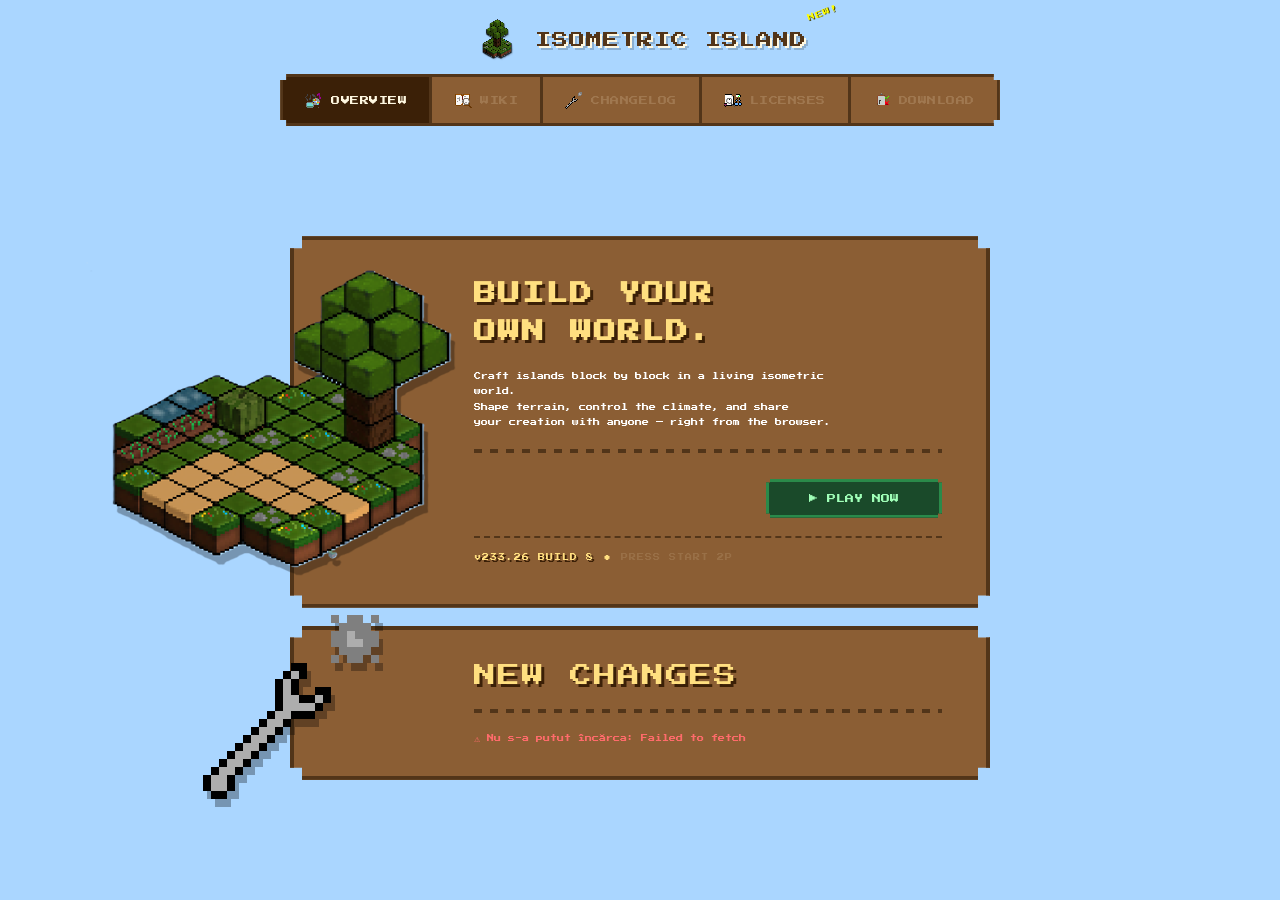
==== index.html @ 90979385 "test" ====
<!DOCTYPE html>
<html lang="en">
<head>
<meta charset="UTF-8"/>
<meta name="viewport" content="width=device-width, initial-scale=1.0"/>
<title>Isometric Island</title>
<link href="https://fonts.googleapis.com/css2?family=Press+Start+2P&display=swap" rel="stylesheet"/>
<style>
:root {
  --gui-bg:       #8b5e34;
  --gui-bg-dark:  #3b2007;
  --gui-border:   #523519;
  --gui-accent:   #ffdf80;
  --gui-text:     #fff8e1;
  --gui-text-dim: #a07850;
  --sky:          #aad6ff;
}

* { box-sizing: border-box; margin: 0; padding: 0; }

body {
  font-family: 'Press Start 2P', cursive;
  background: var(--sky);
  min-height: 100vh;
  display: flex;
  flex-direction: column;
  align-items: center;
  justify-content: center;
  overflow-x: hidden;
  padding-top: 140px;
}

@keyframes popIn {
  from { transform: scale(0.82) translateY(24px); opacity: 0; }
  to   { transform: scale(1)    translateY(0);    opacity: 1; }
}

/* ── pixel clouds ── */
.clouds {
  position: fixed; inset: 0; pointer-events: none; z-index: 0;
}
.cloud {
  position: absolute;
  background: #fff;
  image-rendering: pixelated;
  opacity: 0.85;
}
.cloud::before, .cloud::after {
  content: '';
  position: absolute;
  background: #fff;
}

/* hand-crafted pixel cloud shapes */
.c1 { width:48px;height:16px; top:12%; left:-60px; animation: drift 28s linear infinite; }
.c1::before { width:24px;height:16px; top:-16px; left:8px; }
.c1::after  { width:16px;height:8px;  top:-8px;  left:24px; }

.c2 { width:64px;height:16px; top:28%; left:-80px; animation: drift 36s linear infinite 6s; }
.c2::before { width:32px;height:16px; top:-16px; left:12px; }
.c2::after  { width:20px;height:8px;  top:-8px;  left:32px; }

.c3 { width:40px;height:12px; top:55%; left:-50px; animation: drift 22s linear infinite 12s; }
.c3::before { width:20px;height:12px; top:-12px; left:6px; }

.c4 { width:56px;height:16px; top:72%; left:-70px; animation: drift 32s linear infinite 3s; }
.c4::before { width:28px;height:16px; top:-16px; left:10px; }
.c4::after  { width:16px;height:8px;  top:-8px;  left:28px; }

@keyframes drift {
  from { transform: translateX(0); }
  to   { transform: translateX(calc(100vw + 120px)); }
}

/* ── cards group — centres everything accounting for island overhang ── */
.cards-group {
  display: flex;
  flex-direction: column;
  align-items: center;
}

/* ── card wrapper (holds island + card together) ── */
.card-wrapper {
  position: relative;
  z-index: 10;
  animation: popIn 0.5s cubic-bezier(0.18,0.89,0.32,1.28) both;
  margin-top: -24px;
  width: min(700px, calc(92vw - 160px));
}

/* ── changes card wrapper ── */
.changes-wrapper {
  position: relative;
  z-index: 10;
  margin-top: 18px;
  animation: popIn 0.55s 0.1s cubic-bezier(0.18,0.89,0.32,1.28) both;
  width: min(700px, calc(92vw - 160px));
}

.changes-island {
  position: absolute;
  left: -87px;
  top: 50%;
  transform: translateY(-50%);
  width: 184px;
  height: 192px;
  image-rendering: pixelated;
  z-index: 20;
  pointer-events: none;
  filter: drop-shadow(4px 8px 0 rgba(0,0,0,0.3));
  animation: islandFloat 4s 0.8s ease-in-out infinite;
}

.changes-card {
  position: relative;
  background: var(--gui-bg);
  border: 4px solid var(--gui-border);
  box-shadow: 8px 8px 0 var(--gui-bg-dark);
  padding: 28px 44px 28px 180px;
  display: flex;
  flex-direction: column;
  gap: 14px;
  max-width: 700px;
  width: 100%;
  clip-path: polygon(
    0% 12px, 12px 12px, 12px 0%,
    calc(100% - 12px) 0%, calc(100% - 12px) 12px, 100% 12px,
    100% calc(100% - 12px), calc(100% - 12px) calc(100% - 12px), calc(100% - 12px) 100%,
    12px 100%, 12px calc(100% - 12px), 0% calc(100% - 12px)
  );
}

.changes-title {
  display: flex;
  align-items: center;
  gap: 10px;
  color: var(--gui-accent);
  font-size: clamp(13px, 2.8vw, 22px);
  text-shadow: 3px 3px 0 var(--gui-bg-dark);
  letter-spacing: 2px;
  line-height: 1.7;
}

.changes-entry {
  color: #ffffff;
  font-size: 7px;
  line-height: 2.2;
  padding-left: 4px;
  border-left: 3px solid var(--gui-border);
}

/* ── main card ── */
.card {
  position: relative;
  background: var(--gui-bg);
  border: 4px solid var(--gui-border);
  box-shadow: 8px 8px 0 var(--gui-bg-dark);
  padding: 36px 44px 36px 180px;
  display: flex;
  flex-direction: column;
  align-items: flex-start;
  gap: 18px;
  max-width: 700px;
  width: 100%;
  clip-path: polygon(
    0% 12px, 12px 12px, 12px 0%,
    calc(100% - 12px) 0%, calc(100% - 12px) 12px, 100% 12px,
    100% calc(100% - 12px), calc(100% - 12px) calc(100% - 12px), calc(100% - 12px) 100%,
    12px 100%, 12px calc(100% - 12px), 0% calc(100% - 12px)
  );
}

/* island peeking from left — relative to wrapper, outside card */
.card-island {
  position: absolute;
  left: -212px;
  top: 50%;
  transform: translateY(-50%);
  width: 424px;
  height: 338px;
  image-rendering: pixelated;
  z-index: 20;
  pointer-events: none;
  filter: drop-shadow(4px 8px 0 rgba(0,0,0,0.3));
  animation: islandFloat 3.5s ease-in-out infinite;
}

@keyframes islandFloat {
  0%   { transform: translateY(-50%); }
  50%  { transform: translateY(calc(-50% - 14px)); }
  100% { transform: translateY(-50%); }
}

.card-hero-title {
  color: var(--gui-accent);
  font-size: clamp(13px, 2.8vw, 22px);
  text-shadow: 3px 3px 0 var(--gui-bg-dark);
  letter-spacing: 2px;
  line-height: 1.7;
  margin: 0;
}

.card-tagline {
  color: #ffffff;
  font-size: 7px;
  line-height: 2.2;
  max-width: 360px;
  margin: 0;
}

.card-bottom {
  display: flex;
  width: 100%;
  justify-content: flex-end;
  margin-top: 8px;
}

/* ── logo + nav wrapper ── */
.top-header {
  position: fixed;
  top: 0;
  left: 0;
  right: 0;
  z-index: 20;
  display: flex;
  flex-direction: column;
  align-items: center;
  gap: 10px;
  padding-top: 16px;
}

/* ── logo row ── */
.logo-row {
  display: flex;
  align-items: center;
  justify-content: center;
  gap: 14px;
}

/* ── nav bar ── */
.nav-bar {
  display: flex;
  align-items: center;
  gap: 0;
  background: var(--gui-bg);
  border: 3px solid var(--gui-border);
  box-shadow: 4px 4px 0 var(--gui-bg-dark);
  clip-path: polygon(
    0% 6px, 6px 6px, 6px 0%,
    calc(100% - 6px) 0%, calc(100% - 6px) 6px, 100% 6px,
    100% calc(100% - 6px), calc(100% - 6px) calc(100% - 6px), calc(100% - 6px) 100%,
    6px 100%, 6px calc(100% - 6px), 0% calc(100% - 6px)
  );
}

.nav-btn {
  font-family: 'Press Start 2P', cursive;
  font-size: 9px;
  color: var(--gui-text-dim);
  background: transparent;
  border: none;
  border-right: 3px solid var(--gui-border);
  padding: 14px 22px;
  cursor: pointer;
  letter-spacing: 0.5px;
  text-decoration: none;
  display: inline-flex;
  align-items: center;
  gap: 8px;
  transition: background 0.1s, color 0.1s;
  white-space: nowrap;
}
.nav-btn:last-child { border-right: none; }
.nav-btn:hover {
  background: var(--gui-bg-dark);
  color: var(--gui-accent);
  animation: squish 0.35s forwards;
}
.nav-btn:active { transform: translateY(1px); }

.nav-btn-active {
  background: var(--gui-bg-dark);
  color: #fff8e1;
  cursor: default;
}
.nav-btn-active:hover { animation: none; }

.nav-icon {
  width: 18px;
  height: 18px;
  image-rendering: pixelated;
  vertical-align: middle;
  flex-shrink: 0;
}

.game-icon {
  width: 48px;
  height: 48px;
  image-rendering: pixelated;
  flex-shrink: 0;
}

.btn-icon {
  width: 14px;
  height: 14px;
  image-rendering: pixelated;
  vertical-align: middle;
  margin-right: 6px;
  margin-top: -2px;
}

/* pixel island art */
.pixel-art {
  image-rendering: pixelated;
  width: 120px;
  height: 96px;
}

/* SVG island drawn in pixels */

/* ── title ── */
.title {
  color: #523519;
  font-size: clamp(10px, 3vw, 16px);
  text-align: left;
  text-shadow: 2px 2px 0 #fff8e1, 4px 4px 0 rgba(0,0,0,0.18);
  letter-spacing: 1px;
  line-height: 2;
  position: relative;
}

.splash {
  position: absolute;
  top: -18px;
  right: -32px;
  color: #ffff00;
  font-size: 7px;
  text-shadow: 1px 1px #3f3f00;
  transform: rotate(-20deg);
  animation: bounce 0.5s ease-in-out infinite alternate;
  white-space: nowrap;
}
@keyframes bounce {
  from { transform: rotate(-20deg) scale(1); }
  to   { transform: rotate(-20deg) scale(1.15); }
}

/* ── subtitle ── */
.subtitle {
  color: #ffffff;
  font-size: 7px;
  text-align: center;
  line-height: 2.2;
  max-width: 340px;
}

/* ── divider ── */
.divider {
  width: 100%;
  height: 4px;
  background: repeating-linear-gradient(
    90deg,
    var(--gui-border) 0px, var(--gui-border) 8px,
    transparent 8px, transparent 16px
  );
}

/* ── buttons ── */
.btns {
  display: flex;
  gap: 16px;
  flex-wrap: wrap;
  justify-content: center;
}

.btn {
  font-family: 'Press Start 2P', cursive;
  font-size: 9px;
  padding: 12px 20px;
  border: 3px solid;
  cursor: pointer;
  text-decoration: none;
  display: inline-block;
  transition: filter 0.1s;
  position: relative;
  clip-path: polygon(
    0% 4px, 4px 4px, 4px 0%,
    calc(100% - 4px) 0%, calc(100% - 4px) 4px, 100% 4px,
    100% calc(100% - 4px), calc(100% - 4px) calc(100% - 4px), calc(100% - 4px) 100%,
    4px 100%, 4px calc(100% - 4px), 0% calc(100% - 4px)
  );
}

.btn:active { transform: translateY(2px) translateX(2px); filter: brightness(0.9); }

.btn-play {
  background: #1a4a2a;
  border-color: #2a8a4a;
  color: #a0ffb8;
  box-shadow: 4px 4px 0 #0d2714;
}
.btn-play:hover { animation: playSquish 0.5s ease-in-out infinite; filter: brightness(1.3); }

@keyframes playSquish {
  0%   { transform: scaleX(1)    scaleY(1); }
  15%  { transform: scaleX(1.1)  scaleY(0.9); }
  35%  { transform: scaleX(0.95) scaleY(1.08); }
  55%  { transform: scaleX(1.04) scaleY(0.97); }
  75%  { transform: scaleX(0.98) scaleY(1.02); }
  100% { transform: scaleX(1)    scaleY(1); }
}

.btn-wiki {
  background: var(--gui-bg-dark);
  border-color: var(--gui-accent);
  color: var(--gui-accent);
  box-shadow: 4px 4px 0 #1a0e04;
}
.btn-wiki:hover { filter: brightness(1.25); animation: squish 0.35s forwards; }

@keyframes squish {
  0%   { transform: scaleX(1)    scaleY(1); }
  18%  { transform: scaleX(1.12) scaleY(0.88); }
  40%  { transform: scaleX(0.94) scaleY(1.1); }
  65%  { transform: scaleX(1.04) scaleY(0.97); }
  100% { transform: scaleX(1)    scaleY(1); }
}

/* ── footer ── */
.footer {
  width: 100%;
  color: var(--gui-text-dim);
  font-size: 7px;
  letter-spacing: 1px;
  line-height: 2;
  padding-top: 10px;
  border-top: 2px dashed var(--gui-border);
  display: flex;
  align-items: center;
  gap: 8px;
}
.footer .footer-dot {
  color: var(--gui-accent);
  font-size: 10px;
}
.footer .footer-version {
  color: var(--gui-accent);
  text-shadow: 2px 2px 0 var(--gui-bg-dark);
}
.footer .footer-font {
  color: var(--gui-text-dim);
  opacity: 0.7;
}

/* ── header fade on scroll ── */
.header-fade {
  position: fixed;
  top: 0; left: 0; right: 0;
  z-index: 15;
  pointer-events: none;
  height: 200px;
  background: linear-gradient(to bottom, #aad6ff 0%, #aad6ff 55%, rgba(170,214,255,0) 100%);
  opacity: 0;
  transition: opacity 0.3s ease;
}
.header-fade.visible { opacity: 1; }

/* iconitele din header pe mobile — ascunse pe desktop */
.mobile-header-islands {
  display: none;
}

/* ── MOBILE ── */
@media (max-width: 700px) {
  body { padding-top: 120px; }

  /* nav compact — icoane doar, fara text */
  .nav-btn { padding: 11px 8px; gap: 0; }
  .nav-label { display: none; }
  .nav-icon { width: 20px; height: 20px; }

  /* logo mai mare */
  .game-icon { width: 44px; height: 44px; }
  .title { font-size: clamp(11px, 3.5vw, 15px); }
  .top-header { gap: 6px; padding-top: 10px; }

  /* carduri full width, fara padding stanga */
  .card-wrapper, .changes-wrapper { width: 92vw; margin-top: 0; }
  .cards-group { gap: 16px; }
  .changes-wrapper { margin-top: 16px; }

  /* ascunde iconitele flotante */
  .card-island, .changes-island { display: none; }

  .card { padding: 20px 18px; }
  .changes-card { padding: 20px 18px; }

  .card-hero-title { font-size: 13px; }
  .card-tagline { font-size: 6.5px; max-width: 100%; }
}
</style>
</head>
<body>

<div class="header-fade"></div>

<!-- pixel clouds -->
<div class="clouds">
  <div class="cloud c1"></div>
  <div class="cloud c2"></div>
  <div class="cloud c3"></div>
  <div class="cloud c4"></div>
</div>

<!-- logo + nav fixed at top -->
<div class="top-header">
  <div class="logo-row">
    <img src="./game/Assets/Icons/icon.png" class="game-icon" alt="icon"/>
    <div class="title">
      ISOMETRIC ISLAND
      <span class="splash">NEW!</span>
    </div>
  </div>
  <nav class="nav-bar">
    <button class="nav-btn nav-btn-active"><img src="./game/Assets/Icons/Software.png" class="nav-icon" alt=""/> <span class="nav-label">OVERVIEW</span></button>
    <a class="nav-btn" href="./wiki.html"><img src="./game/Assets/Icons/book.png" class="nav-icon" alt=""/> <span class="nav-label">WIKI</span></a>
    <a class="nav-btn" href="./changelog.html"><img src="./game/Assets/Icons/maintenance.png" class="nav-icon" alt=""/> <span class="nav-label">CHANGELOG</span></a>
    <button class="nav-btn" onclick="openLicenses()"><img src="./game/Assets/Icons/Credit.png" class="nav-icon" alt=""/> <span class="nav-label">LICENSES</span></button>
    <a class="nav-btn" href="#" onclick="downloadGame(event)"><img src="./game/Assets/Icons/todorm.png" class="nav-icon" alt=""/> <span class="nav-label">DOWNLOAD</span></a>
  </nav>
</div>

<!-- cards group -->
<div class="cards-group">

<!-- main card -->
<div class="card-wrapper">
  <img src="./game/Assets/Icons/island.png" class="card-island" alt="island"/>
  <div class="card">
    <h1 class="card-hero-title">BUILD YOUR<br/>OWN WORLD.</h1>

    <p class="card-tagline">
      Craft islands block by block in a living isometric world.<br/>
      Shape terrain, control the climate, and share<br/>
      your creation with anyone — right from the browser.
    </p>

    <div class="divider" style="width:100%;"></div>

    <div class="card-bottom">
      <a class="btn btn-play" href="https://adium1000.github.io/Isometric-island/game/" style="padding-left:40px;padding-right:40px;">▶ PLAY NOW</a>
    </div>

    <p class="footer">
      <span class="footer-version">v233.26 BUILD 8</span>
      <span class="footer-dot">•</span>
      <span class="footer-font">PRESS START 2P</span>
    </p>
  </div>
</div>

<!-- new changes card -->
<div class="changes-wrapper">
  <img src="./game/Assets/Icons/maintenance.png" class="changes-island" alt="changes"/>
  <div class="changes-card">
    <div class="changes-title">NEW CHANGES</div>
    <div class="divider" style="width:100%;margin-bottom:4px;"></div>
    <div id="changes-list" style="color:var(--gui-text-dim);font-size:7px;line-height:2.4;"></div>
  </div>
</div>

</div><!-- end cards-group -->


<script>
// Fetch new changes from GitHub raw content
(async function loadNewChanges() {
  const container = document.getElementById('changes-list');
  const RAW_URL = 'https://raw.githubusercontent.com/Adium1000/Isometric-island/main/newchanges.md';
  try {
    const res = await fetch(RAW_URL);
    if (!res.ok) throw new Error('HTTP ' + res.status);
    const text = await res.text();

    // Parse markdown lines: keep non-empty lines, strip leading #/*/- markers
    const lines = text.split('\n')
      .map(l => l.trim())
      .filter(l => l.length > 0);

    if (lines.length === 0) {
      container.innerHTML = '<span style="color:var(--gui-text-dim);">Nicio modificare găsită.</span>';
      return;
    }

    container.innerHTML = '';
    lines.forEach(line => {
      // Detect headings
      if (line.startsWith('#')) {
        const heading = document.createElement('p');
        heading.style.cssText = 'color:var(--gui-accent);font-size:8px;margin-top:10px;margin-bottom:4px;text-shadow:2px 2px 0 var(--gui-bg-dark);letter-spacing:1px;';
        heading.textContent = line.replace(/^#+\s*/, '');
        container.appendChild(heading);
      } else {
        const entry = document.createElement('p');
        entry.className = 'changes-entry';
        // strip leading list markers
        entry.textContent = line.replace(/^[-*+]\s*/, '');
        container.appendChild(entry);
      }
    });
  } catch (err) {
    container.innerHTML = '<span style="color:#ff6b6b;font-size:7px;">⚠ Nu s-a putut încărca: ' + err.message + '</span>';
  }
})();
</script>

<script>
function openChangelog() {
  openGenericOverlay('changelog-overlay');
}
function openLicenses() {
  openGenericOverlay('licenses-overlay');
}
function downloadGame(e) {
  e.preventDefault();
  alert('No download package configured yet.');
}
function openGenericOverlay(id) {
  const el = document.getElementById(id);
  el.style.display = 'flex';
  requestAnimationFrame(() => el.classList.add('open'));
  document.body.style.overflow = 'hidden';
}
function closeGenericOverlay(id) {
  const el = document.getElementById(id);
  el.classList.remove('open');
  el.addEventListener('transitionend', () => {
    el.style.display = 'none';
    document.body.style.overflow = '';
  }, { once: true });
}
document.addEventListener('keydown', e => { if (e.key === 'Escape') {
  ['changelog-overlay','licenses-overlay'].forEach(id => closeGenericOverlay(id));
}});
</script>
<!-- changelog overlay -->
<div id="changelog-overlay" onclick="if(event.target===this)closeGenericOverlay('changelog-overlay')" style="display:none;position:fixed;inset:0;background:rgba(0,0,0,0.72);z-index:100;justify-content:center;align-items:center;opacity:0;transition:opacity 0.25s ease;">
  <div id="wiki-box" style="width:min(560px,94vw);max-height:75vh;display:flex;flex-direction:column;position:relative;animation:popIn 0.3s cubic-bezier(0.18,0.89,0.32,1.28) both;background:var(--gui-bg);border:4px solid var(--gui-border);box-shadow:10px 10px 0 var(--gui-bg-dark);">
    <div id="wiki-title-bar" style="background:var(--gui-bg-dark);border-bottom:3px solid var(--gui-border);padding:10px 16px;display:flex;align-items:center;justify-content:space-between;flex-shrink:0;">
      <span style="color:var(--gui-accent);font-size:9px;text-shadow:2px 2px var(--gui-border);letter-spacing:1px;">📋 CHANGELOG</span>
      <button id="wiki-close" onclick="closeGenericOverlay('changelog-overlay')" style="font-family:'Press Start 2P',cursive;font-size:10px;background:#7a2020;border:3px solid #3b1010;color:#fff;cursor:pointer;width:30px;height:30px;display:flex;align-items:center;justify-content:center;clip-path:polygon(0% 4px,4px 4px,4px 0%,calc(100% - 4px) 0%,calc(100% - 4px) 4px,100% 4px,100% calc(100% - 4px),calc(100% - 4px) calc(100% - 4px),calc(100% - 4px) 100%,4px 100%,4px calc(100% - 4px),0% calc(100% - 4px));">✕</button>
    </div>
    <div style="padding:24px 28px;overflow-y:auto;flex:1;color:var(--gui-text);font-size:8px;line-height:2.4;">
      <p style="color:var(--gui-accent);font-size:10px;margin-bottom:12px;">v233.26 Build 8</p>
      <p>No changelog file detected. Place a <code style="background:var(--gui-bg-dark);border:2px solid var(--gui-border);padding:1px 6px;font-size:7px;color:#a0ffb8;">CHANGELOG.md</code> next to this file to populate this section.</p>
    </div>
  </div>
</div>

<!-- licenses overlay -->
<div id="licenses-overlay" onclick="if(event.target===this)closeGenericOverlay('licenses-overlay')" style="display:none;position:fixed;inset:0;background:rgba(0,0,0,0.72);z-index:100;justify-content:center;align-items:center;opacity:0;transition:opacity 0.25s ease;">
  <div style="width:min(560px,94vw);max-height:75vh;display:flex;flex-direction:column;position:relative;animation:popIn 0.3s cubic-bezier(0.18,0.89,0.32,1.28) both;background:var(--gui-bg);border:4px solid var(--gui-border);box-shadow:10px 10px 0 var(--gui-bg-dark);">
    <div style="background:var(--gui-bg-dark);border-bottom:3px solid var(--gui-border);padding:10px 16px;display:flex;align-items:center;justify-content:space-between;flex-shrink:0;">
      <span style="color:var(--gui-accent);font-size:9px;text-shadow:2px 2px var(--gui-border);letter-spacing:1px;">⚖ LICENSES</span>
      <button onclick="closeGenericOverlay('licenses-overlay')" style="font-family:'Press Start 2P',cursive;font-size:10px;background:#7a2020;border:3px solid #3b1010;color:#fff;cursor:pointer;width:30px;height:30px;display:flex;align-items:center;justify-content:center;clip-path:polygon(0% 4px,4px 4px,4px 0%,calc(100% - 4px) 0%,calc(100% - 4px) 4px,100% 4px,100% calc(100% - 4px),calc(100% - 4px) calc(100% - 4px),calc(100% - 4px) 100%,4px 100%,4px calc(100% - 4px),0% calc(100% - 4px));">✕</button>
    </div>
    <div style="padding:24px 28px;overflow-y:auto;flex:1;color:var(--gui-text);font-size:8px;line-height:2.4;">
      <p style="color:var(--gui-accent);font-size:9px;margin-bottom:16px;">OPEN SOURCE CREDITS</p>
      <p style="margin-bottom:10px;"><strong style="color:var(--gui-accent);">Press Start 2P</strong><br/>Font by CodeMan38 — SIL Open Font License 1.1</p>
      <p style="margin-bottom:10px;"><strong style="color:var(--gui-accent);">Isometric Island</strong><br/>Made with ♥ using vanilla HTML, CSS &amp; JS.<br/>All game assets © their respective authors.</p>
    </div>
  </div>
</div>

<script>
(function() {
  const fade = document.querySelector('.header-fade');
  window.addEventListener('scroll', function() {
    fade.classList.toggle('visible', window.scrollY > 10);
  }, { passive: true });
})();
</script>

</body>
</html>
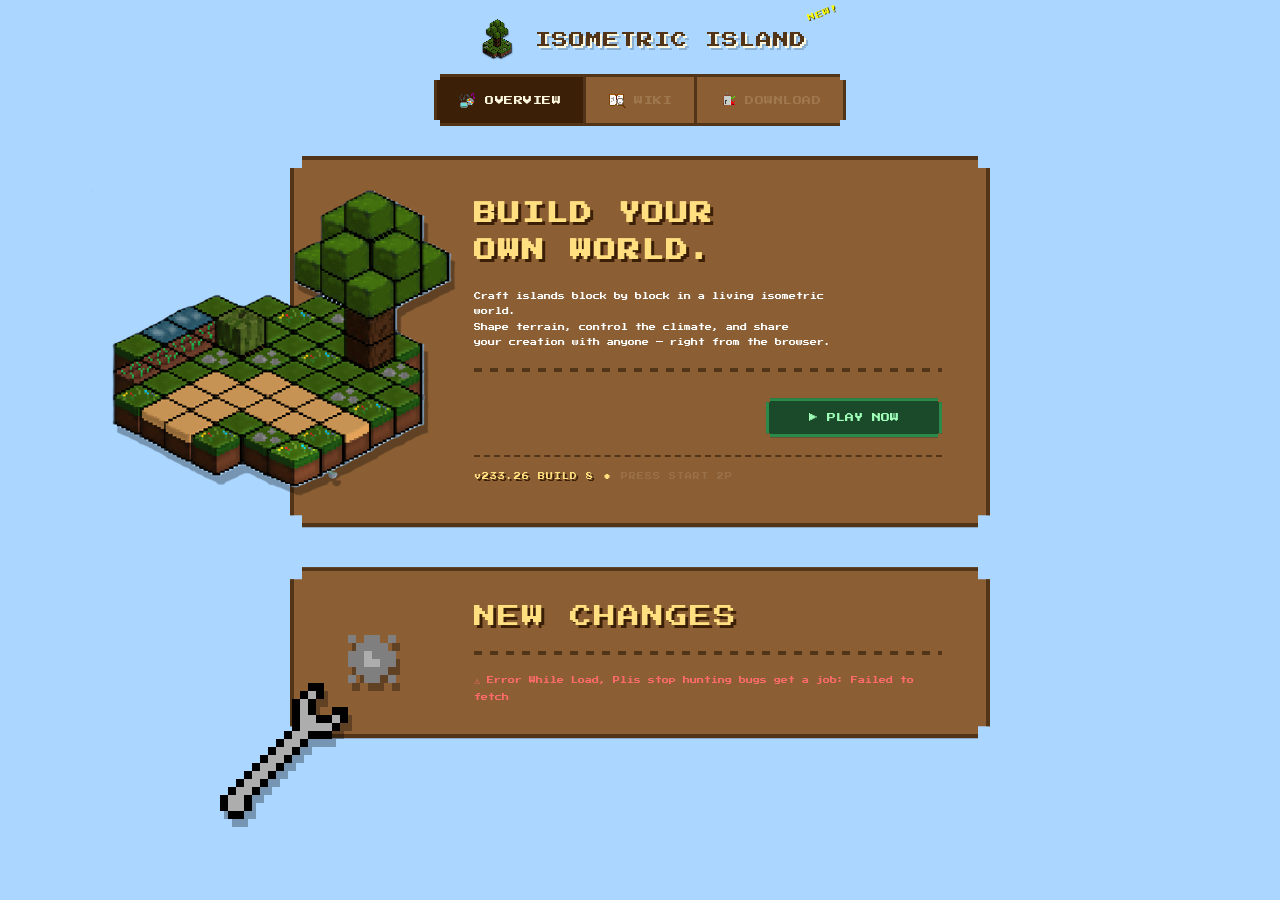
==== commit afb0ccd2: "Removed CHANGELOG & Credits from the dock , added downlaod redirect,  fixed new changes" ====
--- a/index.html
+++ b/index.html
@@ -15,9 +15,7 @@
   --gui-text-dim: #a07850;
   --sky:          #aad6ff;
 }
-
 * { box-sizing: border-box; margin: 0; padding: 0; }
-
 body {
   font-family: 'Press Start 2P', cursive;
   background: var(--sky);
@@ -25,17 +23,13 @@
   display: flex;
   flex-direction: column;
   align-items: center;
-  justify-content: center;
   overflow-x: hidden;
-  padding-top: 140px;
-}
-
+  padding-top: 180px;
+}
 @keyframes popIn {
-  from { transform: scale(0.82) translateY(24px); opacity: 0; }
-  to   { transform: scale(1)    translateY(0);    opacity: 1; }
-}
-
-/* ── pixel clouds ── */
+  from { transform: scale(0.82) translateY(-40px); opacity: 0; }
+  to   { transform: scale(1)    translateY(0);     opacity: 1; }
+}
 .clouds {
   position: fixed; inset: 0; pointer-events: none; z-index: 0;
 }
@@ -50,8 +44,6 @@
   position: absolute;
   background: #fff;
 }
-
-/* hand-crafted pixel cloud shapes */
 .c1 { width:48px;height:16px; top:12%; left:-60px; animation: drift 28s linear infinite; }
 .c1::before { width:24px;height:16px; top:-16px; left:8px; }
 .c1::after  { width:16px;height:8px;  top:-8px;  left:24px; }
@@ -71,15 +63,11 @@
   from { transform: translateX(0); }
   to   { transform: translateX(calc(100vw + 120px)); }
 }
-
-/* ── cards group — centres everything accounting for island overhang ── */
 .cards-group {
   display: flex;
   flex-direction: column;
   align-items: center;
 }
-
-/* ── card wrapper (holds island + card together) ── */
 .card-wrapper {
   position: relative;
   z-index: 10;
@@ -87,30 +75,25 @@
   margin-top: -24px;
   width: min(700px, calc(92vw - 160px));
 }
-
-/* ── changes card wrapper ── */
 .changes-wrapper {
   position: relative;
   z-index: 10;
-  margin-top: 18px;
+  margin-top: 40px;
   animation: popIn 0.55s 0.1s cubic-bezier(0.18,0.89,0.32,1.28) both;
   width: min(700px, calc(92vw - 160px));
 }
-
 .changes-island {
   position: absolute;
-  left: -87px;
-  top: 50%;
-  transform: translateY(-50%);
+  left: -70px;
+  top: 60px;
   width: 184px;
   height: 192px;
   image-rendering: pixelated;
   z-index: 20;
   pointer-events: none;
   filter: drop-shadow(4px 8px 0 rgba(0,0,0,0.3));
-  animation: islandFloat 4s 0.8s ease-in-out infinite;
-}
-
+  animation: changesFloat 4s ease-in-out infinite;
+}
 .changes-card {
   position: relative;
   background: var(--gui-bg);
@@ -129,7 +112,6 @@
     12px 100%, 12px calc(100% - 12px), 0% calc(100% - 12px)
   );
 }
-
 .changes-title {
   display: flex;
   align-items: center;
@@ -140,7 +122,6 @@
   letter-spacing: 2px;
   line-height: 1.7;
 }
-
 .changes-entry {
   color: #ffffff;
   font-size: 7px;
@@ -149,7 +130,6 @@
   border-left: 3px solid var(--gui-border);
 }
 
-/* ── main card ── */
 .card {
   position: relative;
   background: var(--gui-bg);
@@ -169,8 +149,6 @@
     12px 100%, 12px calc(100% - 12px), 0% calc(100% - 12px)
   );
 }
-
-/* island peeking from left — relative to wrapper, outside card */
 .card-island {
   position: absolute;
   left: -212px;
@@ -184,13 +162,16 @@
   filter: drop-shadow(4px 8px 0 rgba(0,0,0,0.3));
   animation: islandFloat 3.5s ease-in-out infinite;
 }
-
 @keyframes islandFloat {
   0%   { transform: translateY(-50%); }
   50%  { transform: translateY(calc(-50% - 14px)); }
   100% { transform: translateY(-50%); }
 }
-
+@keyframes changesFloat {
+  0%   { transform: translateY(0px); }
+  50%  { transform: translateY(-14px); }
+  100% { transform: translateY(0px); }
+}
 .card-hero-title {
   color: var(--gui-accent);
   font-size: clamp(13px, 2.8vw, 22px);
@@ -199,7 +180,6 @@
   line-height: 1.7;
   margin: 0;
 }
-
 .card-tagline {
   color: #ffffff;
   font-size: 7px;
@@ -207,15 +187,12 @@
   max-width: 360px;
   margin: 0;
 }
-
 .card-bottom {
   display: flex;
   width: 100%;
   justify-content: flex-end;
   margin-top: 8px;
 }
-
-/* ── logo + nav wrapper ── */
 .top-header {
   position: fixed;
   top: 0;
@@ -228,16 +205,12 @@
   gap: 10px;
   padding-top: 16px;
 }
-
-/* ── logo row ── */
 .logo-row {
   display: flex;
   align-items: center;
   justify-content: center;
   gap: 14px;
 }
-
-/* ── nav bar ── */
 .nav-bar {
   display: flex;
   align-items: center;
@@ -252,7 +225,6 @@
     6px 100%, 6px calc(100% - 6px), 0% calc(100% - 6px)
   );
 }
-
 .nav-btn {
   font-family: 'Press Start 2P', cursive;
   font-size: 9px;
@@ -277,14 +249,12 @@
   animation: squish 0.35s forwards;
 }
 .nav-btn:active { transform: translateY(1px); }
-
 .nav-btn-active {
   background: var(--gui-bg-dark);
   color: #fff8e1;
   cursor: default;
 }
 .nav-btn-active:hover { animation: none; }
-
 .nav-icon {
   width: 18px;
   height: 18px;
@@ -292,14 +262,12 @@
   vertical-align: middle;
   flex-shrink: 0;
 }
-
 .game-icon {
   width: 48px;
   height: 48px;
   image-rendering: pixelated;
   flex-shrink: 0;
 }
-
 .btn-icon {
   width: 14px;
   height: 14px;
@@ -308,17 +276,11 @@
   margin-right: 6px;
   margin-top: -2px;
 }
-
-/* pixel island art */
 .pixel-art {
   image-rendering: pixelated;
   width: 120px;
   height: 96px;
 }
-
-/* SVG island drawn in pixels */
-
-/* ── title ── */
 .title {
   color: #523519;
   font-size: clamp(10px, 3vw, 16px);
@@ -328,7 +290,6 @@
   line-height: 2;
   position: relative;
 }
-
 .splash {
   position: absolute;
   top: -18px;
@@ -344,8 +305,6 @@
   from { transform: rotate(-20deg) scale(1); }
   to   { transform: rotate(-20deg) scale(1.15); }
 }
-
-/* ── subtitle ── */
 .subtitle {
   color: #ffffff;
   font-size: 7px;
@@ -353,8 +312,6 @@
   line-height: 2.2;
   max-width: 340px;
 }
-
-/* ── divider ── */
 .divider {
   width: 100%;
   height: 4px;
@@ -364,15 +321,12 @@
     transparent 8px, transparent 16px
   );
 }
-
-/* ── buttons ── */
 .btns {
   display: flex;
   gap: 16px;
   flex-wrap: wrap;
   justify-content: center;
 }
-
 .btn {
   font-family: 'Press Start 2P', cursive;
   font-size: 9px;
@@ -390,9 +344,7 @@
     4px 100%, 4px calc(100% - 4px), 0% calc(100% - 4px)
   );
 }
-
 .btn:active { transform: translateY(2px) translateX(2px); filter: brightness(0.9); }
-
 .btn-play {
   background: #1a4a2a;
   border-color: #2a8a4a;
@@ -400,7 +352,6 @@
   box-shadow: 4px 4px 0 #0d2714;
 }
 .btn-play:hover { animation: playSquish 0.5s ease-in-out infinite; filter: brightness(1.3); }
-
 @keyframes playSquish {
   0%   { transform: scaleX(1)    scaleY(1); }
   15%  { transform: scaleX(1.1)  scaleY(0.9); }
@@ -409,7 +360,6 @@
   75%  { transform: scaleX(0.98) scaleY(1.02); }
   100% { transform: scaleX(1)    scaleY(1); }
 }
-
 .btn-wiki {
   background: var(--gui-bg-dark);
   border-color: var(--gui-accent);
@@ -417,7 +367,6 @@
   box-shadow: 4px 4px 0 #1a0e04;
 }
 .btn-wiki:hover { filter: brightness(1.25); animation: squish 0.35s forwards; }
-
 @keyframes squish {
   0%   { transform: scaleX(1)    scaleY(1); }
   18%  { transform: scaleX(1.12) scaleY(0.88); }
@@ -425,8 +374,6 @@
   65%  { transform: scaleX(1.04) scaleY(0.97); }
   100% { transform: scaleX(1)    scaleY(1); }
 }
-
-/* ── footer ── */
 .footer {
   width: 100%;
   color: var(--gui-text-dim);
@@ -451,8 +398,6 @@
   color: var(--gui-text-dim);
   opacity: 0.7;
 }
-
-/* ── header fade on scroll ── */
 .header-fade {
   position: fixed;
   top: 0; left: 0; right: 0;
@@ -464,55 +409,36 @@
   transition: opacity 0.3s ease;
 }
 .header-fade.visible { opacity: 1; }
-
-/* iconitele din header pe mobile — ascunse pe desktop */
 .mobile-header-islands {
   display: none;
 }
-
-/* ── MOBILE ── */
 @media (max-width: 700px) {
-  body { padding-top: 120px; }
-
-  /* nav compact — icoane doar, fara text */
+  body { padding-top: 160px; }
   .nav-btn { padding: 11px 8px; gap: 0; }
   .nav-label { display: none; }
   .nav-icon { width: 20px; height: 20px; }
-
-  /* logo mai mare */
   .game-icon { width: 44px; height: 44px; }
   .title { font-size: clamp(11px, 3.5vw, 15px); }
   .top-header { gap: 6px; padding-top: 10px; }
-
-  /* carduri full width, fara padding stanga */
   .card-wrapper, .changes-wrapper { width: 92vw; margin-top: 0; }
   .cards-group { gap: 16px; }
-  .changes-wrapper { margin-top: 16px; }
-
-  /* ascunde iconitele flotante */
+  .changes-wrapper { margin-top: 32px; }
   .card-island, .changes-island { display: none; }
-
   .card { padding: 20px 18px; }
   .changes-card { padding: 20px 18px; }
-
   .card-hero-title { font-size: 13px; }
   .card-tagline { font-size: 6.5px; max-width: 100%; }
 }
 </style>
 </head>
 <body>
-
 <div class="header-fade"></div>
-
-<!-- pixel clouds -->
 <div class="clouds">
   <div class="cloud c1"></div>
   <div class="cloud c2"></div>
   <div class="cloud c3"></div>
   <div class="cloud c4"></div>
 </div>
-
-<!-- logo + nav fixed at top -->
 <div class="top-header">
   <div class="logo-row">
     <img src="./game/Assets/Icons/icon.png" class="game-icon" alt="icon"/>
@@ -524,16 +450,11 @@
   <nav class="nav-bar">
     <button class="nav-btn nav-btn-active"><img src="./game/Assets/Icons/Software.png" class="nav-icon" alt=""/> <span class="nav-label">OVERVIEW</span></button>
     <a class="nav-btn" href="./wiki.html"><img src="./game/Assets/Icons/book.png" class="nav-icon" alt=""/> <span class="nav-label">WIKI</span></a>
-    <a class="nav-btn" href="./changelog.html"><img src="./game/Assets/Icons/maintenance.png" class="nav-icon" alt=""/> <span class="nav-label">CHANGELOG</span></a>
-    <button class="nav-btn" onclick="openLicenses()"><img src="./game/Assets/Icons/Credit.png" class="nav-icon" alt=""/> <span class="nav-label">LICENSES</span></button>
-    <a class="nav-btn" href="#" onclick="downloadGame(event)"><img src="./game/Assets/Icons/todorm.png" class="nav-icon" alt=""/> <span class="nav-label">DOWNLOAD</span></a>
+
+    <a class="nav-btn" href="https://github.com/Adium1000/Isometric-island/releases" target="_blank"><img src="./game/Assets/Icons/todorm.png" class="nav-icon" alt=""/> <span class="nav-label">DOWNLOAD</span></a>
   </nav>
 </div>
-
-<!-- cards group -->
 <div class="cards-group">
-
-<!-- main card -->
 <div class="card-wrapper">
   <img src="./game/Assets/Icons/island.png" class="card-island" alt="island"/>
   <div class="card">
@@ -544,13 +465,10 @@
       Shape terrain, control the climate, and share<br/>
       your creation with anyone — right from the browser.
     </p>
-
     <div class="divider" style="width:100%;"></div>
-
     <div class="card-bottom">
       <a class="btn btn-play" href="https://adium1000.github.io/Isometric-island/game/" style="padding-left:40px;padding-right:40px;">▶ PLAY NOW</a>
     </div>
-
     <p class="footer">
       <span class="footer-version">v233.26 BUILD 8</span>
       <span class="footer-dot">•</span>
@@ -558,8 +476,6 @@
     </p>
   </div>
 </div>
-
-<!-- new changes card -->
 <div class="changes-wrapper">
   <img src="./game/Assets/Icons/maintenance.png" class="changes-island" alt="changes"/>
   <div class="changes-card">
@@ -568,12 +484,9 @@
     <div id="changes-list" style="color:var(--gui-text-dim);font-size:7px;line-height:2.4;"></div>
   </div>
 </div>
-
-</div><!-- end cards-group -->
-
+</div>
 
 <script>
-// Fetch new changes from GitHub raw content
 (async function loadNewChanges() {
   const container = document.getElementById('changes-list');
   const RAW_URL = 'https://raw.githubusercontent.com/Adium1000/Isometric-island/main/newchanges.md';
@@ -581,20 +494,15 @@
     const res = await fetch(RAW_URL);
     if (!res.ok) throw new Error('HTTP ' + res.status);
     const text = await res.text();
-
-    // Parse markdown lines: keep non-empty lines, strip leading #/*/- markers
     const lines = text.split('\n')
       .map(l => l.trim())
       .filter(l => l.length > 0);
-
     if (lines.length === 0) {
       container.innerHTML = '<span style="color:var(--gui-text-dim);">Nicio modificare găsită.</span>';
       return;
     }
-
     container.innerHTML = '';
     lines.forEach(line => {
-      // Detect headings
       if (line.startsWith('#')) {
         const heading = document.createElement('p');
         heading.style.cssText = 'color:var(--gui-accent);font-size:8px;margin-top:10px;margin-bottom:4px;text-shadow:2px 2px 0 var(--gui-bg-dark);letter-spacing:1px;';
@@ -603,75 +511,15 @@
       } else {
         const entry = document.createElement('p');
         entry.className = 'changes-entry';
-        // strip leading list markers
         entry.textContent = line.replace(/^[-*+]\s*/, '');
         container.appendChild(entry);
       }
     });
   } catch (err) {
-    container.innerHTML = '<span style="color:#ff6b6b;font-size:7px;">⚠ Nu s-a putut încărca: ' + err.message + '</span>';
+    container.innerHTML = '<span style="color:#ff6b6b;font-size:7px;">⚠ Error While Load, Plis stop hunting bugs get a job: ' + err.message + '</span>';
   }
 })();
 </script>
-
-<script>
-function openChangelog() {
-  openGenericOverlay('changelog-overlay');
-}
-function openLicenses() {
-  openGenericOverlay('licenses-overlay');
-}
-function downloadGame(e) {
-  e.preventDefault();
-  alert('No download package configured yet.');
-}
-function openGenericOverlay(id) {
-  const el = document.getElementById(id);
-  el.style.display = 'flex';
-  requestAnimationFrame(() => el.classList.add('open'));
-  document.body.style.overflow = 'hidden';
-}
-function closeGenericOverlay(id) {
-  const el = document.getElementById(id);
-  el.classList.remove('open');
-  el.addEventListener('transitionend', () => {
-    el.style.display = 'none';
-    document.body.style.overflow = '';
-  }, { once: true });
-}
-document.addEventListener('keydown', e => { if (e.key === 'Escape') {
-  ['changelog-overlay','licenses-overlay'].forEach(id => closeGenericOverlay(id));
-}});
-</script>
-<!-- changelog overlay -->
-<div id="changelog-overlay" onclick="if(event.target===this)closeGenericOverlay('changelog-overlay')" style="display:none;position:fixed;inset:0;background:rgba(0,0,0,0.72);z-index:100;justify-content:center;align-items:center;opacity:0;transition:opacity 0.25s ease;">
-  <div id="wiki-box" style="width:min(560px,94vw);max-height:75vh;display:flex;flex-direction:column;position:relative;animation:popIn 0.3s cubic-bezier(0.18,0.89,0.32,1.28) both;background:var(--gui-bg);border:4px solid var(--gui-border);box-shadow:10px 10px 0 var(--gui-bg-dark);">
-    <div id="wiki-title-bar" style="background:var(--gui-bg-dark);border-bottom:3px solid var(--gui-border);padding:10px 16px;display:flex;align-items:center;justify-content:space-between;flex-shrink:0;">
-      <span style="color:var(--gui-accent);font-size:9px;text-shadow:2px 2px var(--gui-border);letter-spacing:1px;">📋 CHANGELOG</span>
-      <button id="wiki-close" onclick="closeGenericOverlay('changelog-overlay')" style="font-family:'Press Start 2P',cursive;font-size:10px;background:#7a2020;border:3px solid #3b1010;color:#fff;cursor:pointer;width:30px;height:30px;display:flex;align-items:center;justify-content:center;clip-path:polygon(0% 4px,4px 4px,4px 0%,calc(100% - 4px) 0%,calc(100% - 4px) 4px,100% 4px,100% calc(100% - 4px),calc(100% - 4px) calc(100% - 4px),calc(100% - 4px) 100%,4px 100%,4px calc(100% - 4px),0% calc(100% - 4px));">✕</button>
-    </div>
-    <div style="padding:24px 28px;overflow-y:auto;flex:1;color:var(--gui-text);font-size:8px;line-height:2.4;">
-      <p style="color:var(--gui-accent);font-size:10px;margin-bottom:12px;">v233.26 Build 8</p>
-      <p>No changelog file detected. Place a <code style="background:var(--gui-bg-dark);border:2px solid var(--gui-border);padding:1px 6px;font-size:7px;color:#a0ffb8;">CHANGELOG.md</code> next to this file to populate this section.</p>
-    </div>
-  </div>
-</div>
-
-<!-- licenses overlay -->
-<div id="licenses-overlay" onclick="if(event.target===this)closeGenericOverlay('licenses-overlay')" style="display:none;position:fixed;inset:0;background:rgba(0,0,0,0.72);z-index:100;justify-content:center;align-items:center;opacity:0;transition:opacity 0.25s ease;">
-  <div style="width:min(560px,94vw);max-height:75vh;display:flex;flex-direction:column;position:relative;animation:popIn 0.3s cubic-bezier(0.18,0.89,0.32,1.28) both;background:var(--gui-bg);border:4px solid var(--gui-border);box-shadow:10px 10px 0 var(--gui-bg-dark);">
-    <div style="background:var(--gui-bg-dark);border-bottom:3px solid var(--gui-border);padding:10px 16px;display:flex;align-items:center;justify-content:space-between;flex-shrink:0;">
-      <span style="color:var(--gui-accent);font-size:9px;text-shadow:2px 2px var(--gui-border);letter-spacing:1px;">⚖ LICENSES</span>
-      <button onclick="closeGenericOverlay('licenses-overlay')" style="font-family:'Press Start 2P',cursive;font-size:10px;background:#7a2020;border:3px solid #3b1010;color:#fff;cursor:pointer;width:30px;height:30px;display:flex;align-items:center;justify-content:center;clip-path:polygon(0% 4px,4px 4px,4px 0%,calc(100% - 4px) 0%,calc(100% - 4px) 4px,100% 4px,100% calc(100% - 4px),calc(100% - 4px) calc(100% - 4px),calc(100% - 4px) 100%,4px 100%,4px calc(100% - 4px),0% calc(100% - 4px));">✕</button>
-    </div>
-    <div style="padding:24px 28px;overflow-y:auto;flex:1;color:var(--gui-text);font-size:8px;line-height:2.4;">
-      <p style="color:var(--gui-accent);font-size:9px;margin-bottom:16px;">OPEN SOURCE CREDITS</p>
-      <p style="margin-bottom:10px;"><strong style="color:var(--gui-accent);">Press Start 2P</strong><br/>Font by CodeMan38 — SIL Open Font License 1.1</p>
-      <p style="margin-bottom:10px;"><strong style="color:var(--gui-accent);">Isometric Island</strong><br/>Made with ♥ using vanilla HTML, CSS &amp; JS.<br/>All game assets © their respective authors.</p>
-    </div>
-  </div>
-</div>
-
 <script>
 (function() {
   const fade = document.querySelector('.header-fade');
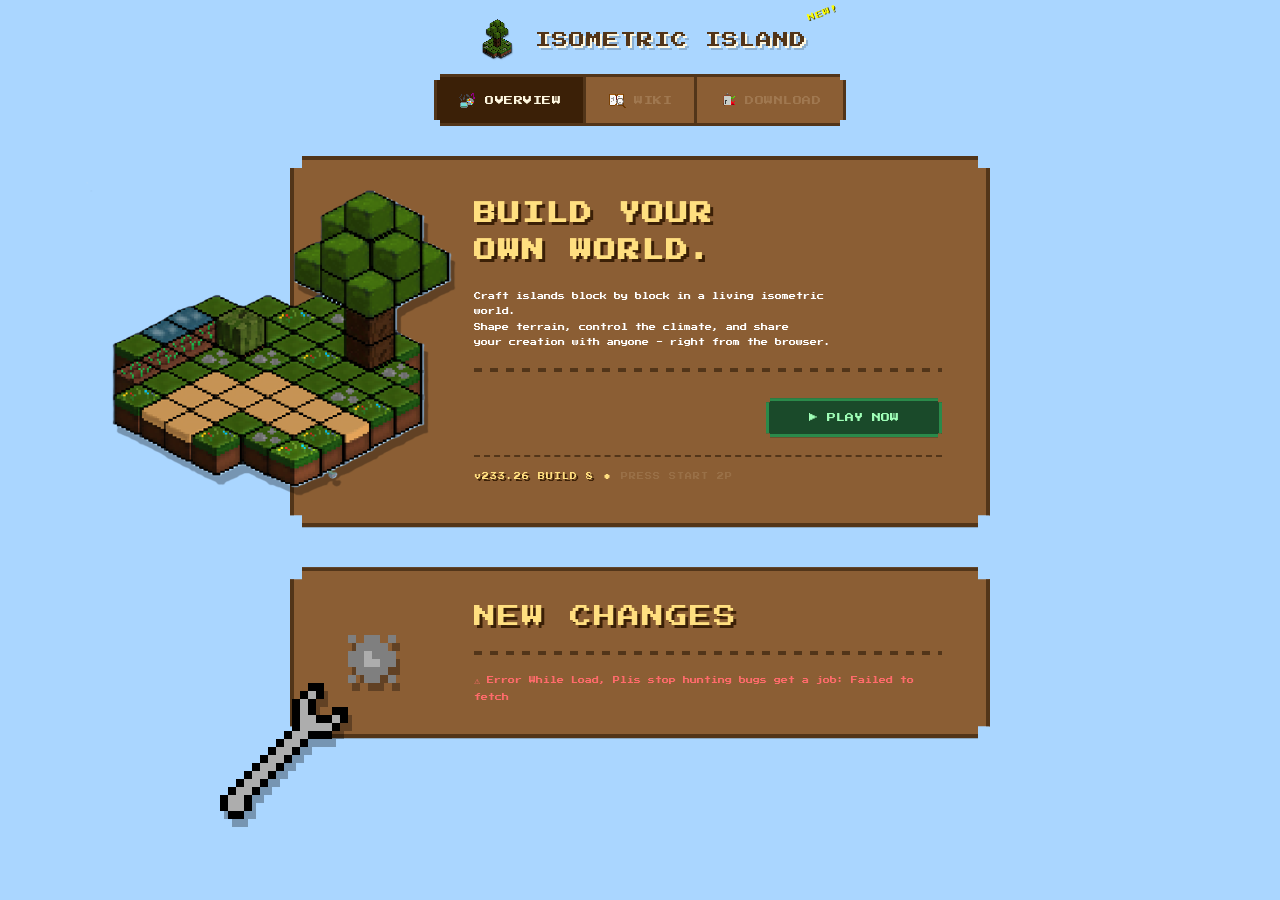
==== commit d33ae1f9: "d80" ====
--- a/index.html
+++ b/index.html
@@ -14,6 +14,22 @@
   --gui-text:     #fff8e1;
   --gui-text-dim: #a07850;
   --sky:          #aad6ff;
+  --star-opacity: 0;
+  --moon-opacity: 0;
+}
+
+@media (prefers-color-scheme: dark) {
+  :root {
+    --gui-bg:       #1e1a2e;
+    --gui-bg-dark:  #0d0b1a;
+    --gui-border:   #3a2d5e;
+    --gui-accent:   #c8aaff;
+    --gui-text:     #e8e0ff;
+    --gui-text-dim: #6a5a8a;
+    --sky:          #07051a;
+    --star-opacity: 1;
+    --moon-opacity: 1;
+  }
 }
 * { box-sizing: border-box; margin: 0; padding: 0; }
 body {
@@ -63,6 +79,97 @@
   from { transform: translateX(0); }
   to   { transform: translateX(calc(100vw + 120px)); }
 }
+.night-sky {
+  position: fixed; inset: 0; pointer-events: none; z-index: 0;
+  opacity: var(--star-opacity);
+  transition: opacity 0.5s ease;
+}
+.stars-layer {
+  position: absolute; inset: 0;
+  background-image:
+    radial-gradient(1px 1px at 10% 15%, #fff 100%, transparent),
+    radial-gradient(1px 1px at 25% 8%,  #fff 100%, transparent),
+    radial-gradient(1.5px 1.5px at 38% 22%, #c8aaff 100%, transparent),
+    radial-gradient(1px 1px at 52% 5%,  #fff 100%, transparent),
+    radial-gradient(1px 1px at 63% 18%, #fff 100%, transparent),
+    radial-gradient(1.5px 1.5px at 74% 10%, #fff 100%, transparent),
+    radial-gradient(1px 1px at 85% 25%, #c8aaff 100%, transparent),
+    radial-gradient(1px 1px at 91% 7%,  #fff 100%, transparent),
+    radial-gradient(1px 1px at 17% 35%, #fff 100%, transparent),
+    radial-gradient(1.5px 1.5px at 44% 42%, #fff 100%, transparent),
+    radial-gradient(1px 1px at 69% 38%, #c8aaff 100%, transparent),
+    radial-gradient(1px 1px at 80% 45%, #fff 100%, transparent),
+    radial-gradient(1px 1px at 5%  50%, #fff 100%, transparent),
+    radial-gradient(1.5px 1.5px at 30% 55%, #fff 100%, transparent),
+    radial-gradient(1px 1px at 57% 60%, #c8aaff 100%, transparent),
+    radial-gradient(1px 1px at 92% 52%, #fff 100%, transparent),
+    radial-gradient(1px 1px at 15% 70%, #fff 100%, transparent),
+    radial-gradient(1.5px 1.5px at 48% 72%, #fff 100%, transparent),
+    radial-gradient(1px 1px at 76% 68%, #c8aaff 100%, transparent),
+    radial-gradient(1px 1px at 6%  82%, #fff 100%, transparent),
+    radial-gradient(1px 1px at 33% 88%, #fff 100%, transparent),
+    radial-gradient(1.5px 1.5px at 60% 85%, #c8aaff 100%, transparent),
+    radial-gradient(1px 1px at 88% 80%, #fff 100%, transparent);
+}
+.star-twinkle {
+  position: absolute; inset: 0;
+  background-image:
+    radial-gradient(1.5px 1.5px at 20% 12%, #fff 100%, transparent),
+    radial-gradient(1px 1px at 45% 30%, #c8aaff 100%, transparent),
+    radial-gradient(2px 2px at 70% 20%, #fff 100%, transparent),
+    radial-gradient(1px 1px at 88% 35%, #c8aaff 100%, transparent),
+    radial-gradient(1.5px 1.5px at 12% 60%, #fff 100%, transparent),
+    radial-gradient(1px 1px at 55% 75%, #fff 100%, transparent),
+    radial-gradient(2px 2px at 82% 65%, #c8aaff 100%, transparent);
+  animation: twinkle 3s ease-in-out infinite alternate;
+}
+@keyframes twinkle {
+  from { opacity: 0.3; }
+  to   { opacity: 1; }
+}
+.moon {
+  position: absolute;
+  top: 5%;
+  right: 8%;
+  width: 48px;
+  height: 48px;
+  background: #e8e0ff;
+  border-radius: 50%;
+  box-shadow: 0 0 24px 8px rgba(200,170,255,0.35), 0 0 0 4px rgba(200,170,255,0.15);
+  image-rendering: pixelated;
+}
+.moon::after {
+  content: '';
+  position: absolute;
+  top: 8px; left: 14px;
+  width: 20px; height: 20px;
+  background: #0d0b1a;
+  border-radius: 50%;
+  opacity: 0.22;
+}
+@media (prefers-color-scheme: dark) {
+  .cloud, .cloud::before, .cloud::after {
+    background: #2a2545;
+    opacity: 0.45;
+  }
+  .header-fade {
+    background: linear-gradient(to bottom, #07051a 0%, #07051a 55%, rgba(7,5,26,0) 100%) !important;
+  }
+  .title {
+    color: #c8aaff !important;
+    text-shadow: 2px 2px 0 #0d0b1a, 4px 4px 0 rgba(0,0,0,0.4) !important;
+  }
+  .splash {
+    color: #c8aaff !important;
+    text-shadow: 1px 1px #3a2d5e !important;
+  }
+  .btn-play {
+    background: #0d2030;
+    border-color: #4a8aff;
+    color: #a0d0ff;
+    box-shadow: 4px 4px 0 #06101a;
+  }
+}
 .cards-group {
   display: flex;
   flex-direction: column;
@@ -129,7 +236,6 @@
   padding-left: 4px;
   border-left: 3px solid var(--gui-border);
 }
-
 .card {
   position: relative;
   background: var(--gui-bg);
@@ -439,6 +545,11 @@
   <div class="cloud c3"></div>
   <div class="cloud c4"></div>
 </div>
+<div class="night-sky">
+  <div class="stars-layer"></div>
+  <div class="star-twinkle"></div>
+  <div class="moon"></div>
+</div>
 <div class="top-header">
   <div class="logo-row">
     <img src="./game/Assets/Icons/icon.png" class="game-icon" alt="icon"/>
@@ -450,7 +561,6 @@
   <nav class="nav-bar">
     <button class="nav-btn nav-btn-active"><img src="./game/Assets/Icons/Software.png" class="nav-icon" alt=""/> <span class="nav-label">OVERVIEW</span></button>
     <a class="nav-btn" href="./wiki.html"><img src="./game/Assets/Icons/book.png" class="nav-icon" alt=""/> <span class="nav-label">WIKI</span></a>
-
     <a class="nav-btn" href="https://github.com/Adium1000/Isometric-island/releases" target="_blank"><img src="./game/Assets/Icons/todorm.png" class="nav-icon" alt=""/> <span class="nav-label">DOWNLOAD</span></a>
   </nav>
 </div>
@@ -459,11 +569,10 @@
   <img src="./game/Assets/Icons/island.png" class="card-island" alt="island"/>
   <div class="card">
     <h1 class="card-hero-title">BUILD YOUR<br/>OWN WORLD.</h1>
-
     <p class="card-tagline">
       Craft islands block by block in a living isometric world.<br/>
       Shape terrain, control the climate, and share<br/>
-      your creation with anyone — right from the browser.
+      your creation with anyone - right from the browser.
     </p>
     <div class="divider" style="width:100%;"></div>
     <div class="card-bottom">
@@ -485,7 +594,6 @@
   </div>
 </div>
 </div>
-
 <script>
 (async function loadNewChanges() {
   const container = document.getElementById('changes-list');
@@ -528,6 +636,5 @@
   }, { passive: true });
 })();
 </script>
-
 </body>
 </html>
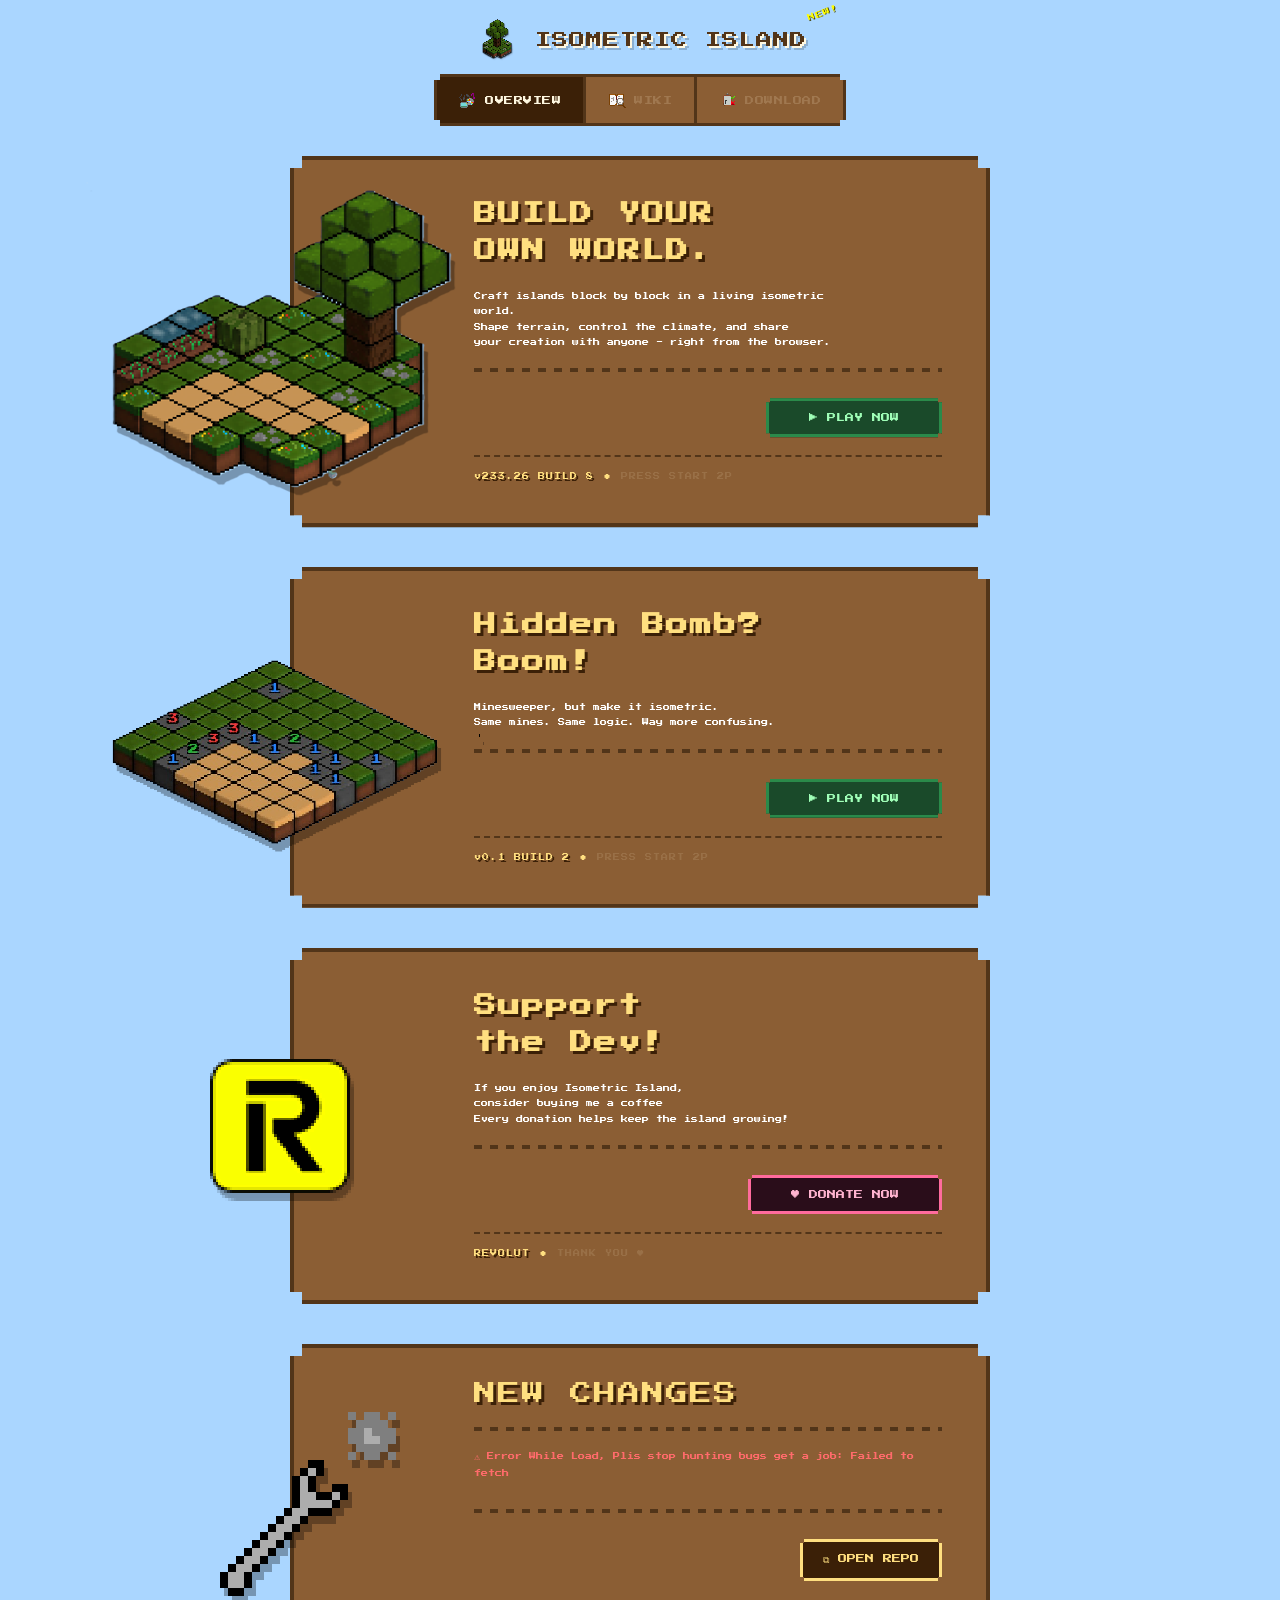
==== commit 5e71579b: "donation section & open repo button in launch pad" ====
--- a/index.html
+++ b/index.html
@@ -473,6 +473,13 @@
   box-shadow: 4px 4px 0 #1a0e04;
 }
 .btn-wiki:hover { filter: brightness(1.25); animation: squish 0.35s forwards; }
+.btn-donate {
+  background: #2a0d1a;
+  border-color: #ff6b9d;
+  color: #ffb3cf;
+  box-shadow: 4px 4px 0 #150710;
+}
+.btn-donate:hover { filter: brightness(1.3); animation: squish 0.35s forwards; }
 @keyframes squish {
   0%   { transform: scaleX(1)    scaleY(1); }
   18%  { transform: scaleX(1.12) scaleY(0.88); }
@@ -585,12 +592,55 @@
     </p>
   </div>
 </div>
+<div class="card-wrapper" style="animation-delay:0.08s;margin-top:40px;">
+  <img src="./game/Assets/Icons/mine.png" class="card-island" alt="mine" style="width:380px;height:227px;left:-190px;top:50%;transform:translateY(-50%);"/>
+  <div class="card">
+    <h1 class="card-hero-title">Hidden Bomb?<br/>Boom!</h1>
+    <p class="card-tagline">
+      Minesweeper, but make it isometric.<br/>
+      Same mines. Same logic. Way more confusing.<br/>
+    </p>
+    <div class="divider" style="width:100%;"></div>
+    <div class="card-bottom">
+      <a class="btn btn-play" href="https://adium1000.github.io/Isometric-island/mine" style="padding-left:40px;padding-right:40px;">▶ PLAY NOW</a>
+    </div>
+    <p class="footer">
+      <span class="footer-version">v0.1 BUILD 2</span>
+      <span class="footer-dot">•</span>
+      <span class="footer-font">PRESS START 2P</span>
+    </p>
+  </div>
+</div>
+<div class="card-wrapper" style="animation-delay:0.16s;margin-top:40px;">
+  <img src="./game/Assets/Icons/donate.png" class="card-island" alt="donate" style="width:140px;height:134px;left:-80px;top:50%;transform:translateY(-50%);filter:drop-shadow(4px 8px 0 rgba(0,0,0,0.3));"/>
+  <div class="card">
+    <h1 class="card-hero-title">Support<br/>the Dev!</h1>
+    <p class="card-tagline">
+      If you enjoy Isometric Island,<br/>
+      consider buying me a coffee<br/>
+      Every donation helps keep the island growing!
+    </p>
+    <div class="divider" style="width:100%;"></div>
+    <div class="card-bottom">
+      <a class="btn btn-donate" href="https://revolut.me/adrianu8cv" target="_blank" style="padding-left:40px;padding-right:40px;">♥ DONATE NOW</a>
+    </div>
+    <p class="footer">
+      <span class="footer-version">REVOLUT</span>
+      <span class="footer-dot">•</span>
+      <span class="footer-font">THANK YOU ♥</span>
+    </p>
+  </div>
+</div>
 <div class="changes-wrapper">
   <img src="./game/Assets/Icons/maintenance.png" class="changes-island" alt="changes"/>
   <div class="changes-card">
     <div class="changes-title">NEW CHANGES</div>
     <div class="divider" style="width:100%;margin-bottom:4px;"></div>
     <div id="changes-list" style="color:var(--gui-text-dim);font-size:7px;line-height:2.4;"></div>
+    <div class="divider" style="width:100%;margin-top:12px;"></div>
+    <div style="display:flex;justify-content:flex-end;margin-top:12px;">
+      <a class="btn btn-wiki" href="https://github.com/Adium1000/Isometric-island" target="_blank">⧉ OPEN REPO</a>
+    </div>
   </div>
 </div>
 </div>
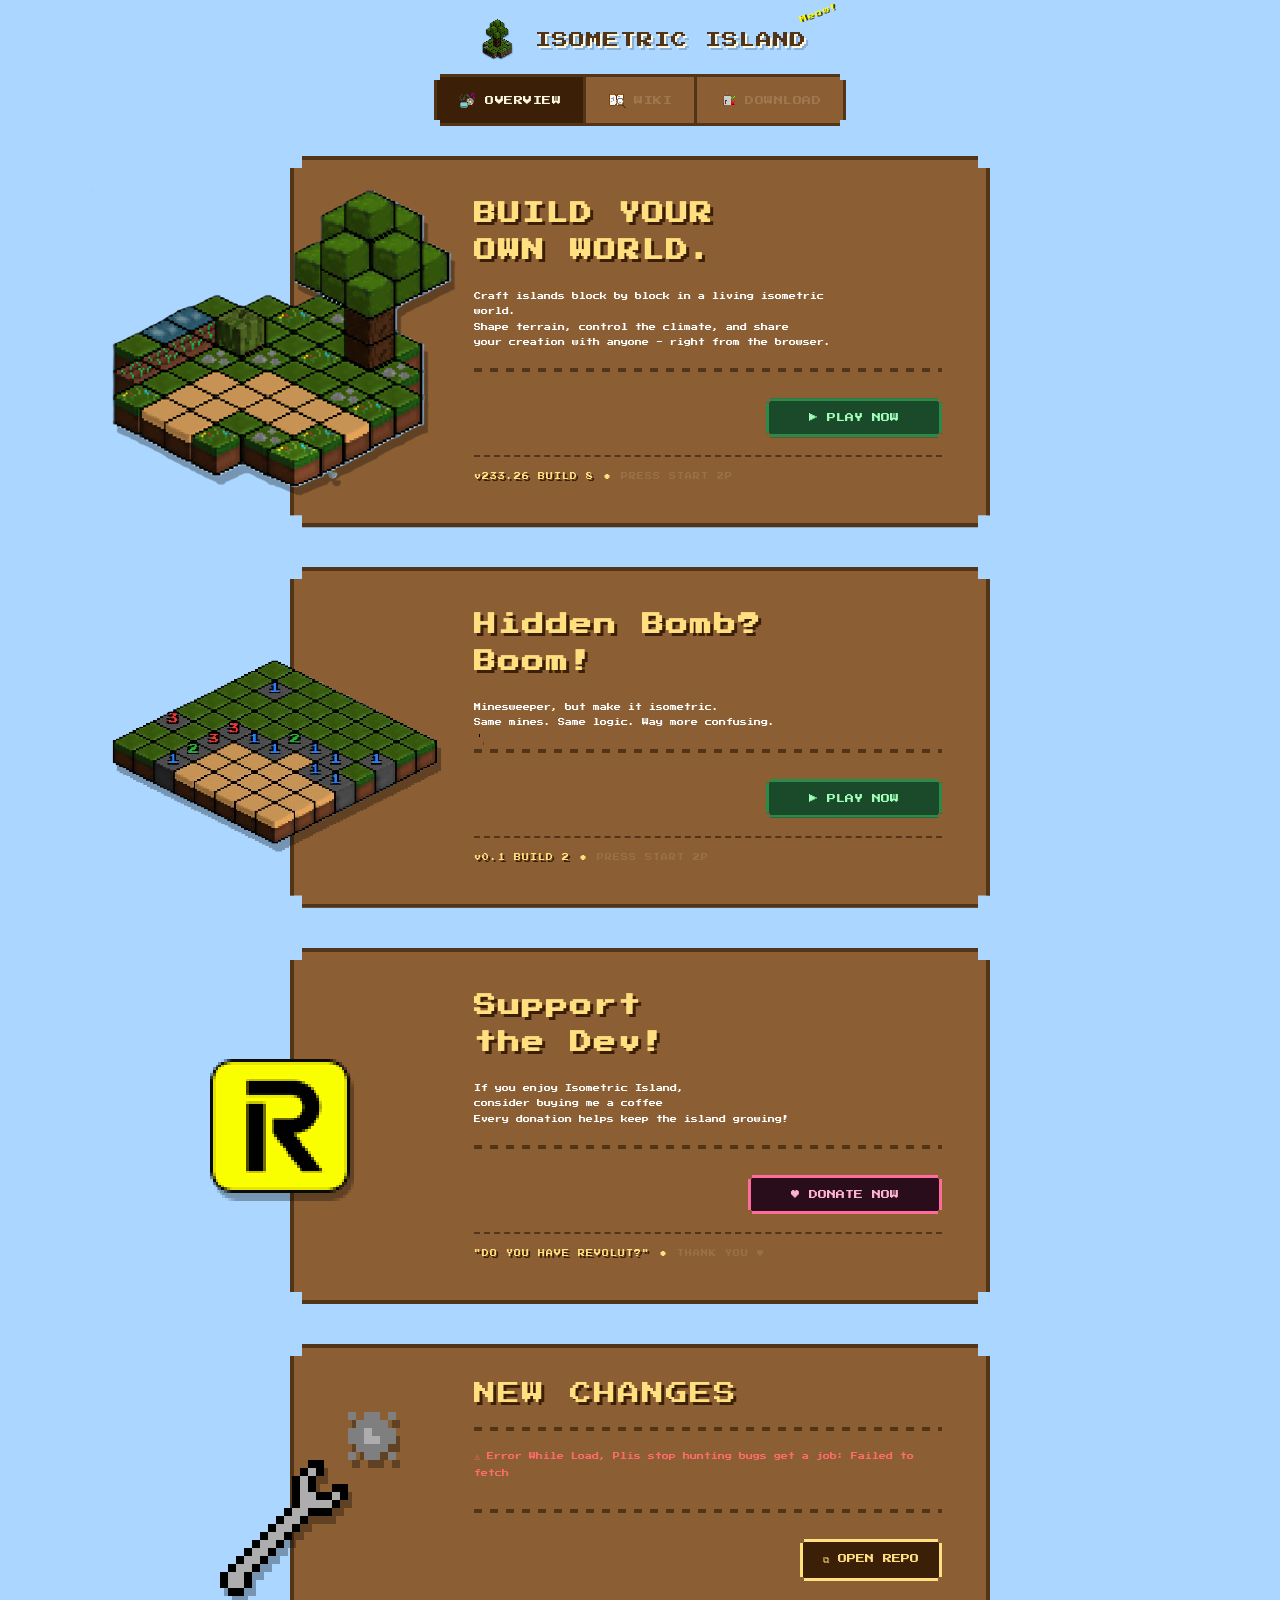
==== commit fdae5fb9: "refactor: update HTML files with new icons and metadata; add service worker and manifest" ====
--- a/index.html
+++ b/index.html
@@ -1,10 +1,30 @@
+<!--                                        
+ ▄▄▄  ▄▄▄               ██              
+ ███  ███               ▀▀              
+ ████████   ▄█████▄   ████     ██▄████▄ 
+ ██ ██ ██   ▀ ▄▄▄██     ██     ██▀   ██ 
+ ██ ▀▀ ██  ▄██▀▀▀██     ██     ██    ██ 
+ ██    ██  ██▄▄▄███  ▄▄▄██▄▄▄  ██    ██ 
+ ▀▀    ▀▀   ▀▀▀▀ ▀▀  ▀▀▀▀▀▀▀▀  ▀▀    ▀▀ 
+-->         
+                                        
+
+
 <!DOCTYPE html>
 <html lang="en">
 <head>
 <meta charset="UTF-8"/>
 <meta name="viewport" content="width=device-width, initial-scale=1.0"/>
-<title>Isometric Island</title>
+<title>Isometric Launcher</title>
+<link rel="icon" type="image" href="./game/Assets/Icons/favicon-96x96.png">
 <link href="https://fonts.googleapis.com/css2?family=Press+Start+2P&display=swap" rel="stylesheet"/>
+<link rel="manifest" href="manifest.json">
+<meta name="theme-color" content="#aad6ff"/>
+<meta name="mobile-web-app-capable" content="yes"/>
+<meta name="apple-mobile-web-app-capable" content="yes"/>
+<meta name="apple-mobile-web-app-status-bar-style" content="default"/>
+<meta name="apple-mobile-web-app-title" content="Isometric"/>
+<link rel="apple-touch-icon" href="./game/Assets/Icons/icon-192.png"/>
 <style>
 :root {
   --gui-bg:       #8b5e34;
@@ -562,13 +582,13 @@
     <img src="./game/Assets/Icons/icon.png" class="game-icon" alt="icon"/>
     <div class="title">
       ISOMETRIC ISLAND
-      <span class="splash">NEW!</span>
+      <span class="splash">Meow!</span>
     </div>
   </div>
   <nav class="nav-bar">
     <button class="nav-btn nav-btn-active"><img src="./game/Assets/Icons/Software.png" class="nav-icon" alt=""/> <span class="nav-label">OVERVIEW</span></button>
     <a class="nav-btn" href="./wiki.html"><img src="./game/Assets/Icons/book.png" class="nav-icon" alt=""/> <span class="nav-label">WIKI</span></a>
-    <a class="nav-btn" href="https://github.com/Adium1000/Isometric-island/releases" target="_blank"><img src="./game/Assets/Icons/todorm.png" class="nav-icon" alt=""/> <span class="nav-label">DOWNLOAD</span></a>
+    <a class="nav-btn" href="./download.html"><img src="./game/Assets/Icons/todorm.png" class="nav-icon" alt=""/> <span class="nav-label">DOWNLOAD</span></a>
   </nav>
 </div>
 <div class="cards-group">
@@ -625,7 +645,7 @@
       <a class="btn btn-donate" href="https://revolut.me/adrianu8cv" target="_blank" style="padding-left:40px;padding-right:40px;">♥ DONATE NOW</a>
     </div>
     <p class="footer">
-      <span class="footer-version">REVOLUT</span>
+      <span class="footer-version">"DO YOU HAVE REVOLUT?"</span>
       <span class="footer-dot">•</span>
       <span class="footer-font">THANK YOU ♥</span>
     </p>
@@ -686,5 +706,10 @@
   }, { passive: true });
 })();
 </script>
+<script>
+  if ("serviceWorker" in navigator) {
+    navigator.serviceWorker.register("./sw.js");
+  }
+</script>
 </body>
 </html>
